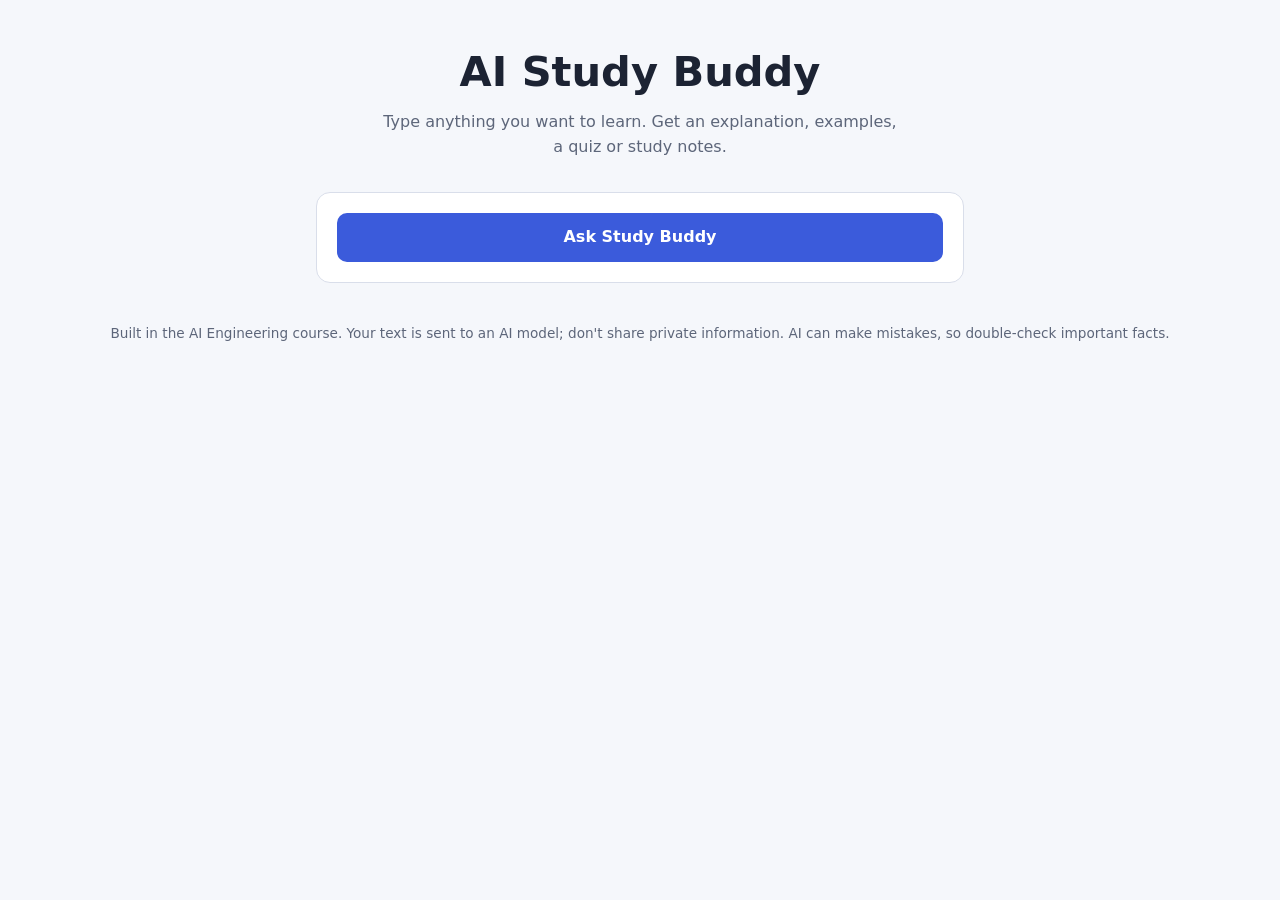
==== static/index.html @ b43212d9 "initialize AI Study Buddy" ====
<!doctype html>
<html lang="en">
<head>
  <meta charset="utf-8">
  <meta name="viewport" content="width=device-width, initial-scale=1">
  <title>AI Study Buddy</title>
  <link rel="stylesheet" href="/static/style.css">
</head>
<body>
  <header class="hero">
    <h1>AI Study Buddy</h1>
    <p>Type anything you want to learn. Get an explanation, examples, a quiz or study notes.</p>
  </header>

  <main>
    <!--
      WEEK 2 - build the form. style.css already styles these class names and the
      app.js starter already looks up these ids, so keep them EXACTLY as written.
    -->
    <form id="study-form" novalidate>
      <!-- TODO(W2-1a): the topic field with a live counter.
           <div class="field">
             <label for="topic">What do you want to learn?</label>
             <input id="topic" name="topic" type="text" maxlength="200" autocomplete="off"
                    placeholder="e.g. Neural networks" required>
             <span class="counter" id="topic-count">0 / 200</span>
           </div>
      -->

      <!-- TODO(W2-1b): the 4 mode choices. Use this pattern once per mode (copy 4 times):
           <fieldset class="modes">
             <legend>How should I help?</legend>
             <label class="mode"><input type="radio" name="mode" value="explain" checked>
               <span><strong>Explain</strong><small>Simple words and an example</small></span></label>
             ... values: explain | example | quiz | summarize
           </fieldset>
      -->

      <!-- TODO(W2-1c): a line of help text that changes with the mode.
           <p class="hint" id="mode-hint"></p>
      -->

      <button id="submit-btn" type="submit">Ask Study Buddy</button>
    </form>

    <!-- Where problems are shown. role="alert" makes screen readers announce it. -->
    <p id="error" class="error" role="alert" hidden></p>

    <!-- TODO(W2-1d): the result card. aria-live="polite" announces new results to screen readers.
         <section id="result" class="card" aria-live="polite" hidden>
           <p class="eyebrow-small" id="result-mode"></p>
           <h2 id="result-title"></h2>
           <p id="result-answer" class="answer-text"></p>
           <div id="points-block">
             <h3>Key points</h3>
             <ul id="result-points"></ul>
           </div>
         </section>
    -->
  </main>

  <footer>Built in the AI Engineering course. Your text is sent to an AI model; don't share private information. AI can make mistakes, so double-check important facts.</footer>
  <script src="/static/app.js"></script>
</body>
</html>
---- static/style.css ----
/* Provided in full: design is not the learning goal. Feel free to restyle it in Week 4! */
:root {
  --bg: #f5f7fb;
  --card: #ffffff;
  --text: #1c2333;
  --muted: #5d667a;
  --primary: #3b5bdb;
  --primary-hover: #2f4ac0;
  --border: #d9deea;
  --error-bg: #fdecec;
  --error-text: #a12626;
  --good: #1b7f4b;
}

@media (prefers-color-scheme: dark) {
  :root {
    --bg: #12151d;
    --card: #1b2030;
    --text: #e8ecf6;
    --muted: #9aa4bd;
    --primary: #6f8cff;
    --primary-hover: #8aa1ff;
    --border: #2d3550;
    --error-bg: #3a1c1f;
    --error-text: #ff9a9a;
    --good: #55d192;
  }
}

* { box-sizing: border-box; }

body {
  margin: 0;
  background: var(--bg);
  color: var(--text);
  font-family: system-ui, -apple-system, "Segoe UI", Roboto, sans-serif;
  line-height: 1.55;
}

.hero { text-align: center; padding: 40px 16px 8px; }
.hero h1 { margin: 0 0 6px; font-size: clamp(1.8rem, 5vw, 2.6rem); }
.hero p { margin: 0 auto; max-width: 520px; color: var(--muted); }

main { max-width: 680px; margin: 0 auto; padding: 24px 16px 40px; }

form, .card {
  background: var(--card);
  border: 1px solid var(--border);
  border-radius: 14px;
  padding: 20px;
}

.field { margin-bottom: 18px; }
label, legend { display: block; font-weight: 600; margin-bottom: 6px; }
.optional { font-weight: 400; color: var(--muted); }

input[type="text"], textarea {
  width: 100%;
  padding: 10px 12px;
  font: inherit;
  color: var(--text);
  background: var(--bg);
  border: 1px solid var(--border);
  border-radius: 8px;
}
textarea { resize: vertical; }
input:focus-visible, textarea:focus-visible, button:focus-visible,
.mode:has(input:focus-visible) {
  outline: 3px solid var(--primary);
  outline-offset: 2px;
}

.counter { display: block; text-align: right; font-size: 0.8rem; color: var(--muted); }

.modes { border: 0; padding: 0; margin: 0 0 18px; display: grid; gap: 10px; grid-template-columns: 1fr 1fr; }
.modes legend { grid-column: 1 / -1; }
.mode {
  display: flex; gap: 10px; align-items: flex-start;
  padding: 12px; margin: 0; font-weight: 400; cursor: pointer;
  border: 1px solid var(--border); border-radius: 10px; background: var(--bg);
}
.mode:has(input:checked) { border-color: var(--primary); box-shadow: 0 0 0 1px var(--primary); }
.mode small { display: block; color: var(--muted); }
@media (max-width: 520px) { .modes { grid-template-columns: 1fr; } }

button[type="submit"] {
  width: 100%;
  padding: 12px;
  font: inherit; font-weight: 700;
  color: #fff; background: var(--primary);
  border: 0; border-radius: 10px; cursor: pointer;
}
button[type="submit"]:hover:not(:disabled) { background: var(--primary-hover); }
button:disabled { opacity: 0.6; cursor: wait; }

.error {
  margin: 16px 0 0; padding: 12px 14px;
  background: var(--error-bg); color: var(--error-text);
  border-radius: 10px; font-weight: 600;
}

.card { margin-top: 20px; }
.result-head { display: flex; justify-content: space-between; align-items: center; gap: 12px; }
.result-head h2 { margin: 0; font-size: 1.3rem; }
.badge { padding: 4px 12px; border-radius: 999px; font-weight: 800; color: var(--good); border: 2px solid var(--good); }
.answer-text { white-space: pre-wrap; }
.card h3, .history h3 { margin-bottom: 6px; font-size: 1rem; }

.history { margin-top: 20px; }
.chip {
  margin: 0 8px 8px 0; padding: 6px 12px; font: inherit; font-size: 0.9rem;
  color: var(--text); background: var(--card);
  border: 1px solid var(--border); border-radius: 999px; cursor: pointer;
}
.chip:hover { border-color: var(--primary); }

footer { text-align: center; color: var(--muted); font-size: 0.85rem; padding: 0 16px 32px; }

/* Study Buddy extras */
.hint { margin: -6px 0 18px; color: var(--muted); font-size: 0.95rem; }
.eyebrow-small { margin: 0 0 4px; font-size: 0.8rem; font-weight: 700; letter-spacing: 0.08em; text-transform: uppercase; color: var(--primary); }
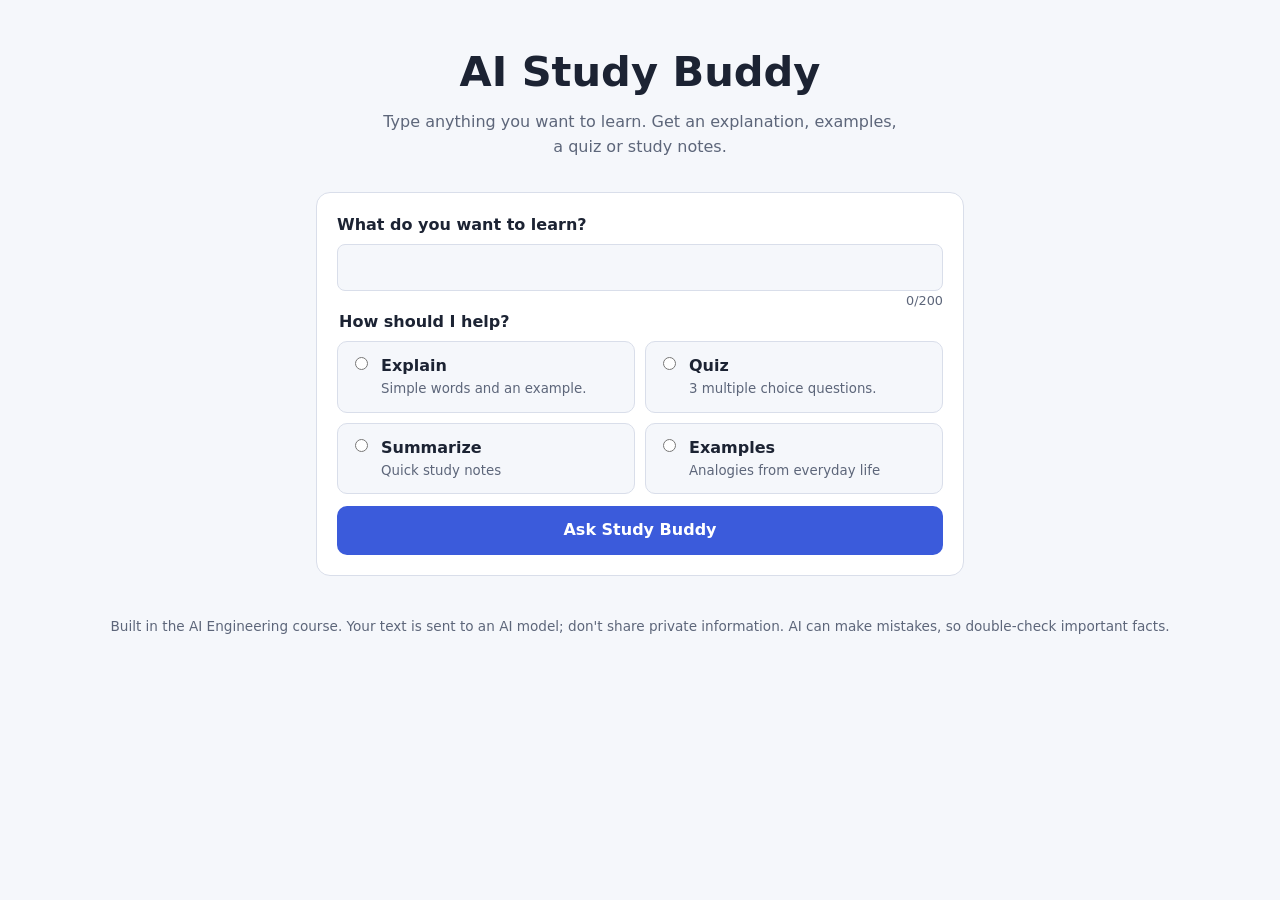
==== commit ccfcd682: "feat: interface with loading and error states" ====
--- a/static/index.html
+++ b/static/index.html
@@ -18,6 +18,45 @@
       app.js starter already looks up these ids, so keep them EXACTLY as written.
     -->
     <form id="study-form" novalidate>
+      <div>
+        <label for = "topic"> What do you want to learn? </label>
+        <input type="text" name="topic" id="topic" maxlength="200">
+        <span class="counter" id="topic-count">
+          0/200
+        </span>
+      </div>
+      <fieldset class="modes">
+        <legend> How should I help? </legend>
+        <label class="mode">
+          <input type="radio" value="explain" name="mode">
+          <span>
+            <strong> Explain </strong>
+            <small> Simple words and an example. </small>
+          </span>
+        </label>
+        <label class="mode">
+          <input type="radio" value="quiz" name="mode">
+          <span>
+            <strong> Quiz </strong>
+            <small> 3 multiple choice questions. </small>
+          </span>
+        </label>
+        <label class="mode">
+            <input type="radio" value="summarize" name="mode" />
+            <span>
+              <strong>Summarize</strong>
+              <small>Quick study notes</small>
+            </span>
+          </label>
+ 
+          <label class="mode">
+            <input type="radio" value="example" name="mode" />
+            <span>
+              <strong>Examples</strong>
+              <small>Analogies from everyday life</small>
+            </span>
+          </label>
+      </fieldset>
       <!-- TODO(W2-1a): the topic field with a live counter.
            <div class="field">
              <label for="topic">What do you want to learn?</label>
@@ -36,9 +75,9 @@
            </fieldset>
       -->
 
-      <!-- TODO(W2-1c): a line of help text that changes with the mode.
+      <!-- TODO(W2-1c): a line of help text that changes with the mode. -->
            <p class="hint" id="mode-hint"></p>
-      -->
+     
 
       <button id="submit-btn" type="submit">Ask Study Buddy</button>
     </form>
@@ -46,7 +85,7 @@
     <!-- Where problems are shown. role="alert" makes screen readers announce it. -->
     <p id="error" class="error" role="alert" hidden></p>
 
-    <!-- TODO(W2-1d): the result card. aria-live="polite" announces new results to screen readers.
+    <!-- TODO(W2-1d): the result card. aria-live="polite" announces new results to screen readers. -->
          <section id="result" class="card" aria-live="polite" hidden>
            <p class="eyebrow-small" id="result-mode"></p>
            <h2 id="result-title"></h2>
@@ -56,7 +95,7 @@
              <ul id="result-points"></ul>
            </div>
          </section>
-    -->
+   
   </main>
 
   <footer>Built in the AI Engineering course. Your text is sent to an AI model; don't share private information. AI can make mistakes, so double-check important facts.</footer>
